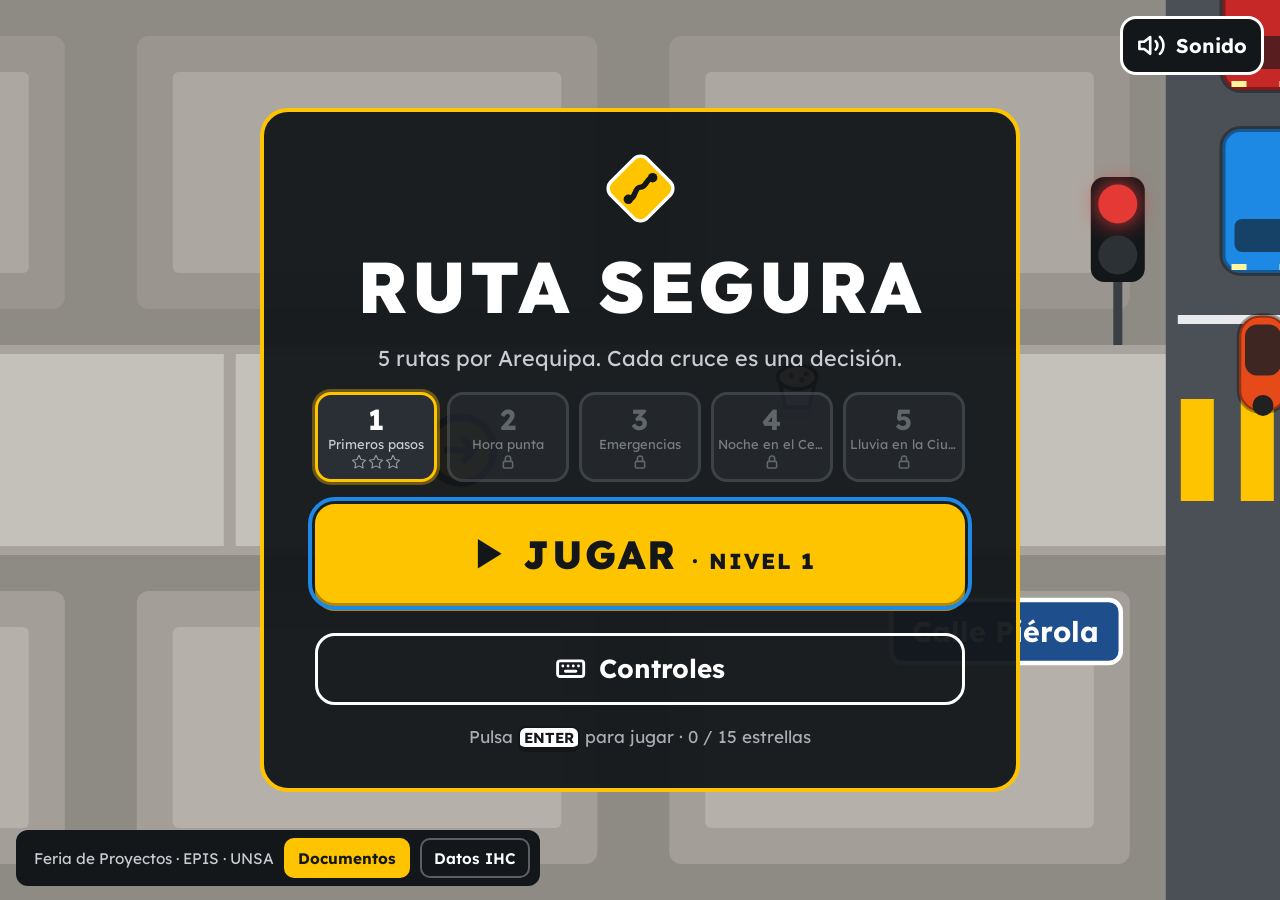
==== index.html @ c78f5e70 "Ruta Segura: videojuego de seguridad vial (IHC · EPIS · UNSA) Juego web con 5 niveles por Arequipa, " ====
<!DOCTYPE html>
<html lang="es">
<head>
<meta charset="UTF-8">
<meta name="viewport" content="width=device-width, initial-scale=1, maximum-scale=1, user-scalable=no, viewport-fit=cover">
<meta name="theme-color" content="#14171A">
<meta name="description" content="Ruta Segura: videojuego de seguridad vial urbana en Arequipa (IHC · EPIS · UNSA)">
<title>Ruta Segura · Arequipa</title>
<link rel="preconnect" href="https://fonts.googleapis.com">
<link rel="preconnect" href="https://fonts.gstatic.com" crossorigin>
<link href="https://fonts.googleapis.com/css2?family=Lexend:wght@400;600;700;800&display=swap" rel="stylesheet">
<!--
  =====================================================================
  RUTA SEGURA — Videojuego de seguridad vial urbana (Arequipa, Perú)
  Proyecto de Interacción Humano-Computador · EPIS · UNSA
  ---------------------------------------------------------------------
  ARQUITECTURA DE NAVEGACIÓN (Fig. 1 del informe)
    Inicio App ──Carga──▶ Pantalla de Inicio (C-01: logo, Jugar, Controles, Mute)
    Pantalla de Inicio ──Clic Controles──▶ Modal de Controles (Ayuda) ──Cerrar──▶ Inicio
    Pantalla de Inicio ──Clic Jugar──▶ Escena Principal (C-02 HUD · C-03 Tutorial · C-04 Feedback)
    Escena ──ESC / Pausa──▶ Menú de Pausa (C-05) ──Reanudar──▶ Escena
    Menú de Pausa ──Confirmar salir──▶ Pantalla de Inicio
    Escena ──Meta / Falla──▶ Resultados (C-06) ──Reintentar──▶ Escena · ──Menú──▶ Inicio
  Extensiones que no agregan profundidad: selector de nivel dentro de C-01,
  tarjeta de nivel y micro-explicaciones como capas sobre la Escena, y
  "Siguiente nivel" en Resultados. "Datos IHC" es un modal para el equipo.
  ---------------------------------------------------------------------
  PRINCIPIOS DE IHC
   · Nielsen: visibilidad del estado, control y libertad, prevención de
     errores, reconocimiento antes que recuerdo, ayuda ante errores.
   · Ley de Fitts: objetivos principales grandes y centrados (≥ 72 px).
   · Gestalt figura-fondo: ciudad desaturada vs. elementos saturados.
   · Redundancia sensorial + retroalimentación inmediata (< 100 ms).
  =====================================================================
-->
<link rel="stylesheet" href="css/estilos.css">
</head>
<body>

<canvas id="game" aria-label="Escena del juego Ruta Segura" role="img"></canvas>

<!-- ===================== Inicio App: carga ===================== -->
<div id="splash" aria-label="Cargando Ruta Segura">
  <svg width="96" height="96" viewBox="0 0 120 120" aria-hidden="true">
    <rect x="22" y="22" width="76" height="76" rx="14" transform="rotate(45 60 60)" fill="#FFC400" stroke="#fff" stroke-width="5"/>
    <path d="M42 76 C 54 76, 50 58, 60 58 S 68 44, 78 44" fill="none" stroke="#14171A" stroke-width="8" stroke-linecap="round"/>
    <circle cx="42" cy="76" r="7" fill="#14171A"/><circle cx="78" cy="44" r="7" fill="#14171A"/>
  </svg>
  <b>RUTA SEGURA</b>
  <div class="sbar"><i></i></div>
</div>

<!-- ===================== HUD (C-02) ===================== -->
<header id="hud">
  <div class="hside">
    <div class="hgroup">
      <span class="hlabel">VIDAS</span>
      <div id="hearts" role="img" aria-label="3 de 3 vidas"></div>
    </div>
    <div class="hgroup">
      <span class="hlabel">PUNTAJE</span>
      <div style="display:flex;align-items:center;gap:10px">
        <span id="score" class="hval">0000</span>
        <span id="streak" aria-live="polite"><svg viewBox="0 0 24 24" fill="currentColor" aria-hidden="true"><path d="M12 2s5 5 5 10a5 5 0 0 1-10 0c0-2 1-3.5 1-3.5S9 11 10.5 11C10.5 7 12 2 12 2z"/></svg><span id="streakTxt">x1.5</span></span>
      </div>
    </div>
    <div class="hgroup hide-sm">
      <span class="hlabel">QUESOS</span>
      <div id="quesoBox"><svg viewBox="0 0 24 24" aria-hidden="true"><path d="M5 9h14l-2 12H7z" fill="#fff" stroke="#14171A" stroke-width="1.5"/><ellipse cx="12" cy="8" rx="7" ry="4" fill="#FFF3C4" stroke="#14171A" stroke-width="1.5"/><circle cx="10" cy="7.5" r="1" fill="#A0522D"/><circle cx="13.5" cy="8.5" r="1" fill="#A0522D"/></svg><span id="quesoTxt">0/0</span></div>
    </div>
  </div>
  <div class="hcenter">
    <span class="hlabel"><span id="lvLabel">NIVEL 1</span><span class="hide-sm" id="destLabel"> · HACIA …</span> · <span id="pct">0%</span></span>
    <div class="prow">
      <span class="pdot" aria-hidden="true"></span>
      <div class="pbar" role="progressbar" aria-label="Progreso de ruta" aria-valuemin="0" aria-valuemax="100" id="pbar"><div id="pfill"></div></div>
      <svg width="26" height="26" viewBox="0 0 24 24" fill="none" stroke="#fff" stroke-width="2.2" stroke-linecap="round" stroke-linejoin="round" aria-hidden="true"><path d="M4 22V4"/><path d="M4 4h13l-2.5 4L17 12H4"/></svg>
    </div>
  </div>
  <div class="hside right">
    <button id="muteHud" class="iconbtn" aria-label="Silenciar sonido"></button>
    <button id="pauseBtn" class="iconbtn light" aria-label="Pausar partida (ESC)">
      <svg viewBox="0 0 24 24" aria-hidden="true"><rect x="5" y="4" width="5" height="16" rx="1.5" fill="currentColor"/><rect x="14" y="4" width="5" height="16" rx="1.5" fill="currentColor"/></svg>
      <span class="hide-sm">Pausa</span><span class="kbd hide-sm only-keys">ESC</span>
    </button>
  </div>
</header>

<div id="signal">
  <div class="minilight" aria-hidden="true"><i id="mlRed"></i><i id="mlGreen"></i></div>
  <div><small id="signalStreet">—</small><span id="signalText">—</span></div>
</div>
<div id="toast" role="status" aria-live="polite"></div>
<div id="achv" role="status" aria-live="polite">
  <div class="medal"><svg width="26" height="26" viewBox="0 0 24 24" fill="none" stroke="#14171A" stroke-width="2.2" stroke-linecap="round" stroke-linejoin="round" aria-hidden="true"><circle cx="12" cy="9" r="6"/><path d="M8.2 13.9 7 22l5-3 5 3-1.2-8.1"/></svg></div>
  <div><small>¡LOGRO DESBLOQUEADO!</small><b id="achvTxt">—</b></div>
</div>
<div id="flash" aria-hidden="true"></div>

<!-- ===================== Tutorial (C-03) ===================== -->
<div id="tutorial" aria-live="polite">
  <div id="tcount" aria-label="Segundos de tutorial">10</div>
  <span>
    <span class="only-keys">Muévete con <span class="keys"><span class="key">W</span><span class="key">A</span><span class="key">S</span><span class="key">D</span></span> o las flechas · </span>
    <span class="only-touch">Muévete con las flechas de la pantalla · </span>
    <b style="color:var(--yellow)">Espera el verde y cruza por la cebra</b>
  </span>
</div>

<!-- ===================== Distracción: celular ===================== -->
<div id="notif" role="alertdialog" aria-labelledby="nTitle" aria-describedby="nMsg">
  <div class="nhead">
    <div class="app" aria-hidden="true"><svg width="20" height="20" viewBox="0 0 24 24" fill="none" stroke="#fff" stroke-width="2.4" stroke-linecap="round" stroke-linejoin="round"><path d="M21 11.5a8.38 8.38 0 0 1-.9 3.8 8.5 8.5 0 0 1-7.6 4.7 8.38 8.38 0 0 1-3.8-.9L3 21l1.9-5.7a8.38 8.38 0 0 1-.9-3.8 8.5 8.5 0 0 1 4.7-7.6 8.38 8.38 0 0 1 3.8-.9h.5a8.48 8.48 0 0 1 8 8v.5z"/></svg></div>
    <b id="nTitle">Grupo "Promo IHC"</b><span>ahora</span>
  </div>
  <p id="nMsg">¿Ya llegaste? Mira este video, está buenazo…</p>
  <div class="nbtns">
    <button id="nView">Ver mensaje <span class="kbd only-keys">E</span></button>
    <button id="nSave" class="save">Guardar celular <span class="kbd only-keys">Q</span></button>
  </div>
  <div class="nbar"><i id="nBar"></i></div>
</div>
<div id="phoneBig" aria-hidden="true">
  <div class="screenP">
    <div class="bub" id="pb1">¿Ya llegaste?</div>
    <div class="bub">Mira este video, está buenazo</div>
    <div class="bub" style="height:90px;background:#cfd8dc"></div>
    <div class="bub me">Ya casi, estoy cruzando…</div>
    <div class="distr">Distraído: no ves el tránsito</div>
  </div>
</div>

<!-- ===================== Controles táctiles ===================== -->
<div id="dpad" aria-label="Controles táctiles">
  <span></span>
  <button data-dir="up" aria-label="Arriba"><svg viewBox="0 0 24 24" fill="none" stroke="currentColor" stroke-width="3" stroke-linecap="round" stroke-linejoin="round"><polyline points="6 15 12 9 18 15"/></svg></button>
  <span></span>
  <button data-dir="left" aria-label="Izquierda"><svg viewBox="0 0 24 24" fill="none" stroke="currentColor" stroke-width="3" stroke-linecap="round" stroke-linejoin="round"><polyline points="15 6 9 12 15 18"/></svg></button>
  <span></span>
  <button data-dir="right" aria-label="Derecha"><svg viewBox="0 0 24 24" fill="none" stroke="currentColor" stroke-width="3" stroke-linecap="round" stroke-linejoin="round"><polyline points="9 6 15 12 9 18"/></svg></button>
  <span></span>
  <button data-dir="down" aria-label="Abajo"><svg viewBox="0 0 24 24" fill="none" stroke="currentColor" stroke-width="3" stroke-linecap="round" stroke-linejoin="round"><polyline points="6 9 12 15 18 9"/></svg></button>
  <span></span>
</div>

<!-- ===================== C-01 · Pantalla de Inicio ===================== -->
<section id="sStart" class="screen" aria-label="Pantalla de inicio">
  <button id="muteStart" class="iconbtn" aria-label="Silenciar sonido"></button>
  <div class="panel dark">
    <svg viewBox="0 0 120 120" role="img" aria-label="Logotipo de Ruta Segura" style="width:clamp(52px,9vh,104px);height:clamp(52px,9vh,104px);flex:none">
      <rect x="22" y="22" width="76" height="76" rx="14" transform="rotate(45 60 60)" fill="#FFC400" stroke="#fff" stroke-width="5"/>
      <path d="M42 76 C 54 76, 50 58, 60 58 S 68 44, 78 44" fill="none" stroke="#14171A" stroke-width="8" stroke-linecap="round"/>
      <circle cx="42" cy="76" r="7" fill="#14171A"/><circle cx="78" cy="44" r="7" fill="#14171A"/>
    </svg>
    <h1 class="title">RUTA SEGURA</h1>
    <p class="tag">5 rutas por Arequipa. Cada cruce es una decisión.</p>
    <div class="lvrow" id="lvRow" role="group" aria-label="Elegir nivel"></div>
    <button id="playBtn" class="btn primary">
      <svg viewBox="0 0 24 24" aria-hidden="true"><path d="M7 4.5v15l12-7.5z" fill="currentColor"/></svg><span id="playTxt">JUGAR</span>
    </button>
    <button id="controlsBtn" class="btn">
      <svg viewBox="0 0 24 24" fill="none" stroke="currentColor" stroke-width="2.2" stroke-linecap="round" stroke-linejoin="round" aria-hidden="true"><rect x="2" y="6" width="20" height="12" rx="2"/><path d="M6 10h.01M10 10h.01M14 10h.01M18 10h.01M8 14h8"/></svg>Controles
    </button>
    <p class="hint"><span class="only-keys">Pulsa <span class="key">ENTER</span> para jugar · </span><span id="starTotal">0 / 15 estrellas</span></p>
    <p id="rotate">Consejo: gira tu celular en horizontal para ver más camino.</p>
  </div>
  <div id="footer"><span class="hide-sm">Feria de Proyectos · EPIS · UNSA</span><a id="docsLink" href="documentos.html">Documentos</a><button id="dataBtn">Datos IHC</button></div>
</section>

<!-- ===================== Modal de Controles (Ayuda) ===================== -->
<section id="sControls" class="screen dim" aria-label="Controles">
  <div class="panel" role="dialog" aria-modal="true" aria-labelledby="ctTitle" style="width:min(1180px,100%)">
    <div class="phead">
      <h2 id="ctTitle">Controles</h2>
      <button class="closebtn" data-close aria-label="Cerrar controles"><svg width="28" height="28" viewBox="0 0 24 24" fill="none" stroke="#14171A" stroke-width="2.6" stroke-linecap="round"><line x1="6" y1="6" x2="18" y2="18"/><line x1="18" y1="6" x2="6" y2="18"/></svg></button>
    </div>
    <div class="cgrid">
      <div class="ccard">
        <h3>Moverse</h3>
        <div style="display:flex;flex-direction:column;align-items:center;gap:6px"><span class="key">W</span><span class="keys"><span class="key">A</span><span class="key">S</span><span class="key">D</span></span></div>
        <p>o las flechas del teclado. En celular: flechas en pantalla.</p>
      </div>
      <div class="ccard">
        <h3>Celular</h3>
        <div class="keys"><span class="key">Q</span><span class="key">E</span></div>
        <p>Q guarda el celular · E lo mira. En pantalla táctil, toca el botón.</p>
      </div>
      <div class="ccard">
        <h3>Pausar</h3>
        <span class="key" style="min-width:3.2em">ESC</span>
        <p>o el botón de pausa arriba a la derecha.</p>
      </div>
    </div>
    <h3 style="font-size:clamp(18px,2.6vh,26px)">Señales viales y reglas básicas</h3>
    <div class="sgrid">
      <div class="sitem"><div class="dot" style="background:var(--green)"><svg viewBox="0 0 24 24" fill="none" stroke="#fff" stroke-width="3" stroke-linecap="round" stroke-linejoin="round"><polyline points="20 6 9 17 4 12"/></svg></div><div><b>Verde (PASE)</b><span>Cruza por la cebra</span></div></div>
      <div class="sitem"><div class="dot" style="background:var(--amber)"><svg viewBox="0 0 24 24" fill="none" stroke="#14171A" stroke-width="3" stroke-linecap="round"><line x1="12" y1="6" x2="12" y2="13"/><line x1="12" y1="18" x2="12" y2="18.01"/></svg></div><div><b>Ámbar</b><span>Va a cambiar: no inicies</span></div></div>
      <div class="sitem"><div class="dot" style="background:var(--red)"><svg viewBox="0 0 24 24" fill="none" stroke="#fff" stroke-width="3" stroke-linecap="round"><line x1="6" y1="6" x2="18" y2="18"/><line x1="18" y1="6" x2="6" y2="18"/></svg></div><div><b>Rojo (ALTO)</b><span>Espera en la vereda</span></div></div>
      <div class="sitem"><div class="dot" style="border-radius:10px;background:#4B5057 repeating-linear-gradient(90deg,#FFC400 0 7px,transparent 7px 14px)"></div><div><b>Cebra</b><span>Cruza solo aquí</span></div></div>
      <div class="sitem"><div class="dot" style="background:#3E5B3A"><svg viewBox="0 0 24 24" fill="none" stroke="#fff" stroke-width="2.4" stroke-linecap="round" stroke-linejoin="round"><circle cx="12" cy="7" r="3"/><path d="M5 21v-2a7 7 0 0 1 14 0v2"/></svg></div><div><b>Policía</b><span>Su señal manda</span></div></div>
      <div class="sitem"><div class="dot" style="background:#fff;border:3px solid var(--red)"><svg viewBox="0 0 24 24" fill="#D32F2F"><path d="M10 4h4v6h6v4h-6v6h-4v-6H4v-4h6z"/></svg></div><div><b>Ambulancia</b><span>Cede siempre el paso</span></div></div>
      <div class="sitem"><div class="dot" style="background:#E64A19"><svg viewBox="0 0 24 24" fill="none" stroke="#fff" stroke-width="2.6" stroke-linecap="round" stroke-linejoin="round"><path d="M10.29 3.86L1.82 18a2 2 0 0 0 1.71 3h16.94a2 2 0 0 0 1.71-3L13.71 3.86a2 2 0 0 0-3.42 0z"/><line x1="12" y1="9" x2="12" y2="13"/></svg></div><div><b>Imprudentes</b><span>Mira a ambos lados</span></div></div>
      <div class="sitem"><div class="dot" style="background:var(--purple)"><svg viewBox="0 0 24 24" fill="none" stroke="#fff" stroke-width="2.4" stroke-linecap="round" stroke-linejoin="round"><rect x="7" y="2" width="10" height="20" rx="2"/><line x1="12" y1="18" x2="12.01" y2="18"/></svg></div><div><b>Celular</b><span>Guárdalo al cruzar</span></div></div>
    </div>
    <button class="btn primary" data-close style="max-width:440px;align-self:center">Entendido</button>
  </div>
</section>

<!-- ===================== Tarjeta de nivel (capa sobre la Escena) ===================== -->
<section id="sIntro" class="screen dim" aria-label="Presentación del nivel">
  <div class="panel dark" role="dialog" aria-modal="true" aria-labelledby="iTitle">
    <p class="ilevel" id="iLevel">NIVEL 1</p>
    <h2 class="ititle" id="iTitle">—</h2>
    <p class="idest" id="iDest">—</p>
    <div class="chips" id="iChips"></div>
    <div class="crit" id="iCrit"></div>
    <div id="cdown" aria-live="assertive"></div>
    <button id="goBtn" class="btn primary" style="margin:0">¡Vamos! <span class="kbd only-keys" style="font-size:.45em">ENTER</span></button>
  </div>
</section>

<!-- ===================== Micro-explicación (capa sobre la Escena) ===================== -->
<section id="sLesson" class="screen dim" aria-label="Aprende de tu error">
  <div class="panel" role="alertdialog" aria-modal="true" aria-labelledby="lTitle">
    <div class="rhead">
      <div class="badge" style="background:var(--red)"><svg viewBox="0 0 24 24" fill="none" stroke="#fff" stroke-width="3" stroke-linecap="round"><line x1="6" y1="6" x2="18" y2="18"/><line x1="18" y1="6" x2="6" y2="18"/></svg></div>
      <div>
        <p style="font-size:clamp(13px,1.8vh,16px);font-weight:700;color:var(--red);letter-spacing:1px">APRENDE DE TU ERROR · −1 VIDA</p>
        <h2 id="lTitle" style="font-size:clamp(24px,4vh,38px);font-weight:800;line-height:1.15">—</h2>
      </div>
    </div>
    <div class="lnorm"><b>La norma: </b><span id="lNorm">—</span><small id="lRef">—</small></div>
    <p class="lwhy"><b>¿Por qué importa? </b><span id="lWhy">—</span></p>
    <div class="lbar"><i id="lBar"></i></div>
    <button id="lOk" class="btn primary" style="margin:0">Entendido <span class="kbd only-keys" style="font-size:.5em">ENTER</span></button>
  </div>
</section>

<!-- ===================== C-05 · Menú de Pausa ===================== -->
<section id="sPause" class="screen dim" aria-label="Pausa">
  <div class="panel" role="dialog" aria-modal="true" aria-labelledby="pzTitle" style="width:min(640px,100%)">
    <div id="pauseMain" style="display:flex;flex-direction:column;gap:inherit">
      <h2 id="pzTitle" style="font-size:clamp(30px,5vh,48px);font-weight:800">Juego en pausa</h2>
      <p id="pauseInfo" style="font-size:clamp(15px,2.2vh,22px);color:#3A3F45">Progreso</p>
      <button id="resumeBtn" class="btn primary">
        <svg viewBox="0 0 24 24" aria-hidden="true"><path d="M7 4.5v15l12-7.5z" fill="currentColor"/></svg>Reanudar
      </button>
      <button id="restartBtn" class="btn">
        <svg viewBox="0 0 24 24" fill="none" stroke="currentColor" stroke-width="2.4" stroke-linecap="round" stroke-linejoin="round" aria-hidden="true"><polyline points="1 4 1 10 7 10"/><path d="M3.51 15a9 9 0 1 0 2.13-9.36L1 10"/></svg>Reiniciar nivel
      </button>
      <button id="exitBtn" class="btn ghost-danger">
        <svg viewBox="0 0 24 24" fill="none" stroke="currentColor" stroke-width="2.4" stroke-linecap="round" stroke-linejoin="round" aria-hidden="true"><path d="M9 21H5a2 2 0 0 1-2-2V5a2 2 0 0 1 2-2h4"/><polyline points="16 17 21 12 16 7"/><line x1="21" y1="12" x2="9" y2="12"/></svg>Salir al menú
      </button>
      <p class="hint only-keys" style="color:#5A6066">Pulsa <span class="key">ESC</span> para reanudar</p>
    </div>
    <div id="pauseConfirm" style="display:none;flex-direction:column;gap:inherit">
      <h2 style="font-size:clamp(28px,4.6vh,44px);font-weight:800">¿Salir de la partida?</h2>
      <p style="font-size:clamp(15px,2.2vh,22px);color:#3A3F45">Perderás el progreso de este nivel.</p>
      <div class="btnrow">
        <button id="cancelExit" class="btn">Cancelar</button>
        <button id="confirmExit" class="btn danger">Sí, salir</button>
      </div>
    </div>
  </div>
</section>

<!-- ===================== C-06 · Resultados ===================== -->
<section id="sResults" class="screen dim" aria-label="Resultados">
  <div class="panel" style="width:min(1160px,100%)">
    <div class="rhead">
      <div id="rBadge" class="badge"></div>
      <div style="flex:1;min-width:220px">
        <p id="rLevel" style="font-size:clamp(13px,1.8vh,16px);font-weight:700;color:#5A6066;letter-spacing:1px">NIVEL 1</p>
        <h2 id="rTitle" style="font-size:clamp(26px,4.6vh,46px);font-weight:800;line-height:1.1">—</h2>
        <p id="rSub" style="font-size:clamp(14px,2vh,19px);color:#3A3F45">—</p>
      </div>
      <div class="bigstars" id="rStars" aria-label="Estrellas"></div>
    </div>
    <div class="stats">
      <div class="stat" style="border:4px solid var(--yellow)"><b id="rScore">0</b><span>Puntaje final</span></div>
      <div class="stat"><b id="rOk" style="color:var(--green)">0</b><span>Infracciones evitadas</span></div>
      <div class="stat"><b id="rBad" style="color:var(--red)">0</b><span>Infracciones cometidas</span></div>
      <div class="stat"><b id="rExtra">0</b><span id="rExtraL">Quesos · racha</span></div>
    </div>
    <div id="rLogrosWrap" class="card" style="display:none"><h3>Logros desbloqueados</h3><div class="logros" id="rLogros"></div></div>
    <div class="cols">
      <div class="card">
        <h3>Repaso de tus decisiones</h3>
        <ul id="rReview" class="rlist"></ul>
      </div>
      <div class="card">
        <h3>Ranking del nivel <span id="rPos" style="color:#5A6066;font-weight:600"></span></h3>
        <form id="aliasForm" autocomplete="off">
          <label for="alias" style="position:absolute;left:-9999px">Tu alias</label>
          <input id="alias" maxlength="14" placeholder="Tu alias (opcional)" enterkeyhint="done">
          <button type="submit">Guardar</button>
        </form>
        <table class="rank"><thead><tr><th>#</th><th>Alias</th><th class="n">Pts</th><th class="n">Tiempo</th></tr></thead><tbody id="rRank"></tbody></table>
      </div>
    </div>
    <div class="tip">
      <svg viewBox="0 0 24 24" fill="none" stroke="#14171A" stroke-width="2" stroke-linecap="round" stroke-linejoin="round" aria-hidden="true"><path d="M9 18h6M10 22h4"/><path d="M12 2a7 7 0 0 0-4 12.7V17h8v-2.3A7 7 0 0 0 12 2z" fill="#FFC400"/></svg>
      <div><b>Consejo vial</b><p id="rTip">—</p></div>
    </div>
    <div class="btnrow">
      <button id="nextBtn" class="btn primary" style="margin:0">Siguiente nivel
        <svg viewBox="0 0 24 24" fill="none" stroke="currentColor" stroke-width="3" stroke-linecap="round" stroke-linejoin="round" aria-hidden="true"><line x1="5" y1="12" x2="19" y2="12"/><polyline points="12 5 19 12 12 19"/></svg>
      </button>
      <button id="againBtn" class="btn">
        <svg viewBox="0 0 24 24" fill="none" stroke="currentColor" stroke-width="2.6" stroke-linecap="round" stroke-linejoin="round" aria-hidden="true"><polyline points="1 4 1 10 7 10"/><path d="M3.51 15a9 9 0 1 0 2.13-9.36L1 10"/></svg>Reintentar
      </button>
      <button id="menuBtn" class="btn">Menú</button>
    </div>
  </div>
</section>

<!-- ===================== Datos IHC (modal del equipo) ===================== -->
<section id="sData" class="screen dim" aria-label="Datos IHC">
  <div class="panel" role="dialog" aria-modal="true" aria-labelledby="dTitle" style="width:min(1180px,100%)">
    <div class="phead">
      <h2 id="dTitle">Datos IHC y ranking</h2>
      <button class="closebtn" data-close aria-label="Cerrar"><svg width="28" height="28" viewBox="0 0 24 24" fill="none" stroke="#14171A" stroke-width="2.6" stroke-linecap="round"><line x1="6" y1="6" x2="18" y2="18"/><line x1="18" y1="6" x2="6" y2="18"/></svg></button>
    </div>
    <div class="cols">
      <div class="card">
        <h3>Top 10 de la feria</h3>
        <table class="rank"><thead><tr><th>#</th><th>Alias</th><th class="n">Nivel</th><th class="n">Pts</th><th class="n">★</th></tr></thead><tbody id="dRank"></tbody></table>
      </div>
      <div class="card">
        <h3>Exportar para la evaluación de usabilidad</h3>
        <p style="font-size:clamp(14px,1.9vh,17px);color:#3A3F45">Los datos se guardan solo en este navegador. Descárgalos en CSV (Excel, SPSS, Google Sheets).</p>
        <button id="expSessions" class="btn small">Descargar partidas (CSV)</button>
        <button id="expEvents" class="btn small">Descargar eventos (CSV)</button>
        <button id="unlockAll" class="btn small">Modo feria: desbloquear todos los niveles</button>
        <button id="clearData" class="btn small ghost-danger">Borrar todos los datos</button>
      </div>
    </div>
    <h3 style="font-size:clamp(18px,2.6vh,24px)">Métricas de usabilidad (IHC)</h3>
    <div id="dMetrics" class="mgrid"></div>
    <h3 style="font-size:clamp(18px,2.6vh,24px)">Principios IHC aplicados en la interfaz</h3>
    <div class="ihc">
      <div><b>Heurísticas de Nielsen</b>Visibilidad del estado (HUD, racha e indicador del semáforo en tiempo real), control y libertad (pausa con ESC, salida con confirmación, saltar la tarjeta de nivel), prevención de errores, reconocimiento antes que recuerdo (teclas dibujadas en el tutorial) y ayuda para recuperarse de errores (micro-explicaciones con la norma).</div>
      <div><b>Ley de Fitts</b>Jugar es el objetivo más grande y está centrado; los botones principales miden 72 px o más, los selectores de nivel 64 px o más y los táctiles 56 px o más; la pausa siempre está en la misma esquina.</div>
      <div><b>Gestalt: contraste figura-fondo</b>La ciudad usa grises de sillar desaturados (fondo); el jugador, las cebras, los semáforos, los vehículos, los quesos y las alertas usan colores saturados (figura). De noche, la luz de los postes y de los faros recorta las figuras.</div>
      <div><b>Redundancia sensorial y retroalimentación inmediata</b>Cada evento combina color + icono + texto + sonido + vibración de cámara y aparece en el mismo cuadro de juego (&lt; 100 ms), así que funciona aunque el ruido de la feria tape el audio.</div>
    </div>
  </div>
</section>

<script src="js/juego.js"></script>
</body>
</html>
---- css/estilos.css ----
/* Ruta Segura · Estilos de la interfaz (paleta, HUD, pantallas C-01 a C-06) */
:root{
  --ink:#14171A; --ink2:#2A2F35; --muted:#C9CDD1;
  --yellow:#FFC400; --yellow-d:#B38900;
  --red:#D32F2F; --green:#15803D; --amber:#FF9800; --blue:#1E88E5; --purple:#5E35B1;
  --light:#F4F5F6;
  --hud:clamp(64px,10vh,112px);
}
*{box-sizing:border-box}
html,body{margin:0;height:100%;background:var(--ink);color:#fff;
  font-family:Lexend,"Segoe UI",Roboto,system-ui,-apple-system,sans-serif;
  overflow:hidden;touch-action:none;-webkit-user-select:none;user-select:none;
  -webkit-tap-highlight-color:transparent}
button{font-family:inherit;cursor:pointer}
button:disabled{cursor:not-allowed}
button:focus-visible,input:focus-visible{outline:4px solid var(--blue);outline-offset:3px}
#game{position:fixed;inset:0;width:100%;height:100%;display:block}

/* ---------- Carga (Inicio App) ---------- */
#splash{position:fixed;inset:0;z-index:50;background:var(--ink);display:flex;flex-direction:column;align-items:center;justify-content:center;gap:22px;transition:opacity .5s}
#splash.hide{opacity:0;pointer-events:none}
#splash b{font-size:clamp(32px,6vh,60px);letter-spacing:3px}
.sbar{width:min(360px,70vw);height:10px;background:var(--ink2);border-radius:5px;overflow:hidden}
.sbar i{display:block;height:100%;width:0;background:var(--yellow);animation:load 1s ease-out forwards}
@keyframes load{to{width:100%}}

/* ---------- HUD (C-02) ---------- */
#hud{position:fixed;left:0;right:0;top:0;height:var(--hud);display:none;align-items:center;
  justify-content:space-between;gap:12px;padding:0 clamp(10px,2.2vw,40px);
  background:var(--ink);border-bottom:3px solid var(--ink2);z-index:10}
body.playing #hud{display:flex}
.hside{display:flex;align-items:center;gap:clamp(10px,2.4vw,44px);flex:1 1 0;min-width:0}
.hside.right{justify-content:flex-end;gap:clamp(8px,1vw,16px)}
.hgroup{display:flex;flex-direction:column;gap:4px}
.hlabel{font-size:clamp(11px,1.7vh,18px);font-weight:600;color:var(--muted);letter-spacing:1px;white-space:nowrap}
.hval{font-size:clamp(22px,4.2vh,44px);font-weight:800;line-height:1;font-variant-numeric:tabular-nums}
#hearts{display:flex;gap:6px}
#hearts svg{width:clamp(22px,3.7vh,40px);height:clamp(22px,3.7vh,40px)}
#hearts path{fill:#E53935;stroke:#E53935;stroke-width:2;transition:fill .2s}
#hearts .lost path{fill:transparent;stroke:#5A6066}
#streak{display:none;align-items:center;gap:4px;padding:4px 12px 4px 8px;border-radius:999px;background:var(--amber);color:var(--ink);font-weight:800;font-size:clamp(14px,2.4vh,24px)}
#streak.on{display:flex;animation:bump .3s}
#streak svg{width:1.1em;height:1.1em}
@keyframes bump{0%{transform:scale(1.35)}100%{transform:scale(1)}}
#quesoBox{display:flex;align-items:center;gap:6px;font-weight:800;font-size:clamp(16px,2.6vh,26px)}
#quesoBox svg{width:clamp(20px,3.2vh,30px);height:clamp(20px,3.2vh,30px)}
.hcenter{display:flex;flex-direction:column;align-items:center;gap:8px;flex:1.2 1 0;min-width:0}
.prow{display:flex;align-items:center;gap:10px;width:100%;max-width:560px}
.pdot{width:clamp(14px,2vh,22px);height:clamp(14px,2vh,22px);border-radius:50%;background:var(--yellow);border:3px solid #fff;flex:none}
.pbar{flex:1;height:clamp(12px,2vh,22px);background:#2F343A;border-radius:11px;overflow:hidden}
#pfill{height:100%;width:0;background:var(--yellow);border-radius:11px;transition:width .15s linear}
.iconbtn{height:clamp(44px,6.6vh,72px);min-width:clamp(44px,6.6vh,72px);padding:0 14px;display:flex;align-items:center;
  justify-content:center;gap:10px;background:var(--ink2);color:#fff;border:3px solid #5A6066;border-radius:16px;
  font-size:clamp(16px,2.2vh,22px);font-weight:700}
.iconbtn svg{width:clamp(22px,3.2vh,32px);height:clamp(22px,3.2vh,32px);flex:none}
.iconbtn.light{background:#fff;color:var(--ink);border-color:#fff}
.kbd{font-size:.75em;padding:1px 7px;border:2px solid currentColor;border-radius:6px}
@media (max-width:900px){ .hide-sm{display:none !important} }
@media (max-width:640px){
  :root{--hud:92px}
  #hud{align-items:flex-start;padding-top:8px}
  .hcenter{position:absolute;left:12px;right:12px;bottom:8px;flex-direction:row;gap:10px}
  .hcenter .hlabel{min-width:3em}
  .prow{max-width:none}
  .hval{font-size:26px}
}

/* ---------- Indicador, toasts y destello (C-04) ---------- */
#signal{position:fixed;top:calc(var(--hud) + 12px);right:12px;z-index:9;display:none;align-items:center;gap:12px;
  padding:8px 18px 8px 12px;background:var(--ink);border:3px solid var(--red);border-radius:16px;max-width:calc(100% - 24px)}
body.playing #signal{display:flex}
#signal small{display:block;font-size:clamp(11px,1.6vh,15px);color:var(--muted);font-weight:600;letter-spacing:.5px}
#signalText{display:block;font-size:clamp(14px,2.1vh,22px);font-weight:700}
.minilight{width:22px;height:40px;padding:3px;background:var(--ink2);border-radius:6px;display:flex;flex-direction:column;justify-content:space-between;align-items:center;flex:none}
.minilight i{width:14px;height:14px;border-radius:50%;background:#3a3f45;display:block}
#toast{position:fixed;left:50%;top:calc(var(--hud) + 14px);transform:translate(-50%,-10px);z-index:12;display:flex;align-items:center;gap:12px;
  padding:12px 24px 12px 14px;border-radius:40px;font-size:clamp(16px,2.6vh,28px);font-weight:700;opacity:0;pointer-events:none;
  max-width:calc(100% - 24px);text-align:left}
#toast svg{width:clamp(28px,4vh,40px);height:clamp(28px,4vh,40px);flex:none}
#toast.ok{background:var(--green);color:#fff}
#toast.warn{background:var(--amber);color:var(--ink)}
#toast.bad{background:var(--red);color:#fff}
#toast.on{animation:toast 1.9s ease forwards}
@keyframes toast{0%{opacity:0;transform:translate(-50%,-10px)}8%{opacity:1;transform:translate(-50%,0)}80%{opacity:1}100%{opacity:0;transform:translate(-50%,0)}}
#achv{position:fixed;left:16px;top:calc(var(--hud) + 14px);z-index:12;display:flex;align-items:center;gap:12px;padding:10px 18px 10px 10px;
  background:var(--purple);color:#fff;border-radius:18px;border:3px solid #fff;opacity:0;pointer-events:none;max-width:calc(100% - 32px)}
#achv.on{animation:achv 3s ease forwards}
#achv .medal{width:46px;height:46px;border-radius:50%;background:var(--yellow);display:flex;align-items:center;justify-content:center;flex:none}
#achv small{display:block;font-size:13px;letter-spacing:1px;opacity:.9}
#achv b{font-size:clamp(15px,2.2vh,20px)}
@keyframes achv{0%{opacity:0;transform:translateX(-30px)}8%{opacity:1;transform:none}85%{opacity:1}100%{opacity:0}}
@media (max-width:900px){#toast{top:calc(var(--hud) + 84px)} #signal{left:12px;right:12px} #achv{top:auto;bottom:16px;left:50%;transform:translateX(-50%)}
  #achv.on{animation:achvm 3s ease forwards}}
@keyframes achvm{0%{opacity:0}8%{opacity:1}85%{opacity:1}100%{opacity:0}}
#flash{position:fixed;inset:0;pointer-events:none;z-index:8;opacity:0;border:clamp(8px,1.4vh,16px) solid var(--fc,#fff);
  box-shadow:inset 0 0 clamp(40px,10vh,110px) var(--fc,#fff)}
#flash.on{animation:flash .6s ease-out forwards}
@keyframes flash{0%{opacity:1}100%{opacity:0}}

/* ---------- Tutorial (C-03) ---------- */
#tutorial{position:fixed;left:50%;bottom:clamp(14px,3vh,36px);transform:translateX(-50%);z-index:9;display:none;align-items:center;gap:16px;
  padding:10px 26px 10px 10px;background:rgba(20,23,26,.94);border:3px solid var(--yellow);border-radius:999px;
  font-size:clamp(15px,2.3vh,24px);max-width:calc(100% - 24px);transition:opacity .6s}
#tutorial.show{display:flex}
#tutorial.fade{opacity:0}
#tcount{width:clamp(44px,6vh,60px);height:clamp(44px,6vh,60px);border-radius:50%;border:5px solid var(--yellow);display:flex;align-items:center;justify-content:center;font-weight:800;flex:none}
.keys{display:inline-flex;gap:4px;vertical-align:middle}
.key{display:inline-flex;align-items:center;justify-content:center;min-width:1.8em;height:1.8em;padding:0 .3em;background:#fff;color:var(--ink);
  border:2px solid var(--ink);border-bottom-width:5px;border-radius:8px;font-weight:700;font-size:.9em}
.only-touch{display:none} body.touch .only-touch{display:inline} body.touch .only-keys{display:none !important}
body.touch #tutorial{bottom:auto;top:calc(var(--hud) + 84px)}
@media (max-width:640px){#tutorial{border-radius:20px;padding:10px 16px 10px 10px;width:calc(100% - 24px);font-size:15px}}

/* ---------- Distracción: celular ---------- */
#notif{position:fixed;right:16px;bottom:16px;z-index:11;width:min(440px,calc(100% - 32px));display:none;flex-direction:column;gap:12px;
  background:#FFFFFF;color:var(--ink);border-radius:22px;padding:16px 18px;box-shadow:0 14px 40px rgba(0,0,0,.45);border:3px solid var(--ink)}
#notif.show{display:flex;animation:pop .25s ease-out}
@keyframes pop{0%{transform:translateY(30px);opacity:0}100%{transform:none;opacity:1}}
body.touch #notif{bottom:auto;top:calc(var(--hud) + 140px)}
.nhead{display:flex;align-items:center;gap:10px;font-size:clamp(14px,1.9vh,18px)}
.nhead .app{width:34px;height:34px;border-radius:10px;background:var(--purple);display:flex;align-items:center;justify-content:center;flex:none}
.nhead span{margin-left:auto;color:#5A6066;font-size:.85em}
#notif p{margin:0;font-size:clamp(15px,2.1vh,20px)}
.nbtns{display:flex;gap:10px}
.nbtns button{flex:1;min-height:56px;border-radius:14px;font-size:clamp(15px,2vh,19px);font-weight:700;border:3px solid var(--ink);background:#fff;color:var(--ink);display:flex;align-items:center;justify-content:center;gap:8px}
.nbtns button.save{background:var(--green);border-color:var(--green);color:#fff}
.nbar{height:6px;background:#E3E5E8;border-radius:3px;overflow:hidden}
.nbar i{display:block;height:100%;width:100%;background:var(--ink)}
#phoneBig{position:fixed;left:50%;bottom:-20px;transform:translateX(-50%);z-index:11;width:min(360px,78vw);height:min(62vh,560px);display:none;
  background:#111;border-radius:40px 40px 0 0;padding:16px 14px 0;box-shadow:0 0 0 6px #333,0 20px 60px rgba(0,0,0,.6);pointer-events:none}
#phoneBig.show{display:block;animation:pop .2s ease-out}
.screenP{height:100%;background:#ECE5DD;border-radius:28px 28px 0 0;padding:16px;display:flex;flex-direction:column;gap:10px;overflow:hidden;color:var(--ink)}
.bub{max-width:80%;padding:10px 14px;border-radius:14px;background:#fff;font-size:16px}
.bub.me{align-self:flex-end;background:#DCF8C6}
.distr{margin-top:auto;align-self:center;background:var(--amber);color:var(--ink);font-weight:800;padding:10px 18px;border-radius:999px;font-size:18px;margin-bottom:24px}

/* ---------- Controles táctiles ---------- */
#dpad{position:fixed;left:max(14px,env(safe-area-inset-left));bottom:max(14px,env(safe-area-inset-bottom));z-index:9;display:none;
  grid-template-columns:repeat(3,clamp(56px,9vh,76px));grid-template-rows:repeat(3,clamp(56px,9vh,76px));gap:6px}
body.touch.playing #dpad{display:grid}
#dpad button{background:rgba(20,23,26,.82);border:3px solid rgba(255,255,255,.85);border-radius:18px;color:#fff;display:flex;align-items:center;justify-content:center;touch-action:none}
#dpad button.held{background:var(--yellow);color:var(--ink);border-color:var(--yellow)}
#dpad svg{width:55%;height:55%}

/* ---------- Pantallas ---------- */
.screen{position:fixed;inset:0;display:none;align-items:center;justify-content:center;padding:max(14px,env(safe-area-inset-top)) 14px 14px;z-index:20}
.screen.show{display:flex}
.screen.dim{background:rgba(12,14,17,.74)}
.panel{width:min(760px,100%);max-height:100%;overflow:auto;touch-action:pan-y;background:var(--light);color:var(--ink);
  border-radius:28px;padding:clamp(18px,4vh,52px) clamp(18px,4vw,56px);display:flex;flex-direction:column;gap:clamp(12px,2.4vh,26px)}
.panel.dark{background:rgba(20,23,26,.95);color:#fff;border:4px solid var(--yellow);align-items:center;text-align:center}
.panel h1,.panel h2,.panel h3,.panel p{margin:0}
.title{font-size:clamp(40px,8vh,88px);font-weight:800;letter-spacing:3px;line-height:1}
.tag{font-size:clamp(15px,2.4vh,24px);color:var(--muted)}
.btn{display:flex;align-items:center;justify-content:center;gap:12px;width:100%;min-height:clamp(56px,8vh,88px);border-radius:20px;
  font-size:clamp(18px,2.9vh,28px);font-weight:700;border:3px solid currentColor;background:transparent;color:inherit;padding:0 16px}
.btn svg{width:1.2em;height:1.2em;flex:none}
.btn.primary{background:var(--yellow);color:var(--ink);border-color:var(--yellow);min-height:clamp(72px,11vh,120px);
  font-size:clamp(24px,4.4vh,44px);font-weight:800;letter-spacing:2px;box-shadow:0 8px 0 var(--yellow-d);margin-bottom:8px}
.btn.primary:active{transform:translateY(4px);box-shadow:0 4px 0 var(--yellow-d)}
.btn.danger{background:var(--red);border-color:var(--red);color:#fff}
.btn.ghost-danger{color:var(--red)}
.btn.small{min-height:52px;font-size:clamp(15px,2vh,19px)}
.hint{font-size:clamp(13px,1.9vh,19px);color:#A9AEB3}
.hint .key{font-size:.85em}
.btnrow{display:flex;gap:14px;width:100%} .btnrow .btn{flex:1}
@media (max-width:560px){.btnrow{flex-direction:column}}
#muteStart{position:fixed;top:max(16px,env(safe-area-inset-top));right:16px;z-index:21;background:var(--ink);border-color:#fff}
#footer{position:fixed;left:16px;bottom:max(14px,env(safe-area-inset-bottom));z-index:21;display:flex;gap:10px;align-items:center;padding:8px 10px 8px 18px;background:var(--ink);border-radius:12px;font-size:clamp(12px,1.7vh,17px);color:var(--muted)}
#footer a{background:var(--yellow);border:2px solid var(--yellow);color:var(--ink);border-radius:10px;padding:8px 12px;font-weight:700;min-height:40px;display:inline-flex;align-items:center;text-decoration:none}
#footer button{background:transparent;border:2px solid #5A6066;color:#fff;border-radius:10px;padding:8px 12px;font-size:inherit;font-weight:600;min-height:40px}
#rotate{display:none;font-size:15px;color:var(--yellow)}
@media (orientation:portrait) and (pointer:coarse){#rotate{display:block}}
@media (max-height:560px){#sStart .panel{width:min(760px,calc(100% - 290px))} .title{font-size:34px} #sStart .tag{display:none}}

/* selector de nivel (dentro de C-01, sin agregar profundidad) */
.lvrow{display:grid;grid-template-columns:repeat(5,minmax(0,1fr));gap:10px;width:100%}
.lv{min-height:clamp(64px,10vh,96px);border-radius:16px;border:3px solid #5A6066;background:var(--ink2);color:#fff;display:flex;flex-direction:column;align-items:center;justify-content:center;gap:2px;padding:6px 4px}
.lv b{font-size:clamp(18px,3.2vh,30px);line-height:1}
.lv span{font-size:clamp(10px,1.5vh,13px);color:var(--muted);white-space:nowrap;overflow:hidden;text-overflow:ellipsis;max-width:100%}
.lv .st{display:flex;gap:1px}
.lv .st svg{width:clamp(11px,1.8vh,16px);height:clamp(11px,1.8vh,16px)}
.lv.sel{border-color:var(--yellow);box-shadow:0 0 0 3px rgba(255,196,0,.35)}
.lv:disabled{opacity:.55}
.lv:disabled b{color:#9AA0A6}

.cgrid{display:grid;grid-template-columns:repeat(3,minmax(0,1fr));gap:16px}
.ccard{background:#fff;border-radius:20px;padding:18px;display:flex;flex-direction:column;align-items:center;gap:12px;text-align:center}
.ccard h3{font-size:clamp(17px,2.4vh,24px)}
.ccard p{font-size:clamp(14px,1.9vh,18px);color:#3A3F45}
.ccard .key{font-size:clamp(18px,3vh,28px)}
.sgrid{display:grid;grid-template-columns:repeat(4,minmax(0,1fr));gap:12px}
.sitem{display:flex;align-items:center;gap:12px;background:#fff;border-radius:16px;padding:12px 14px}
.sitem b{display:block;font-size:clamp(15px,2vh,19px)} .sitem span{font-size:clamp(13px,1.8vh,16px);color:#3A3F45}
.dot{width:44px;height:44px;border-radius:50%;flex:none;display:flex;align-items:center;justify-content:center}
.dot svg{width:24px;height:24px}
@media (max-width:860px){.cgrid{grid-template-columns:1fr}.sgrid{grid-template-columns:repeat(2,minmax(0,1fr))}}
.phead{display:flex;align-items:center;justify-content:space-between;gap:12px}
.phead h2{font-size:clamp(28px,5vh,50px);font-weight:800}
.closebtn{width:60px;height:60px;border-radius:16px;border:3px solid var(--ink);background:transparent;display:flex;align-items:center;justify-content:center;flex:none}

/* tarjeta de nivel (capa sobre la escena) */
#sIntro .panel{width:min(720px,100%)}
.ilevel{font-size:clamp(14px,2vh,18px);font-weight:800;letter-spacing:3px;color:var(--yellow)}
.ititle{font-size:clamp(34px,6.4vh,64px);font-weight:800;line-height:1.05}
.idest{font-size:clamp(15px,2.3vh,22px);color:var(--muted)}
.chips{display:flex;flex-wrap:wrap;gap:10px;justify-content:center}
.chip{padding:8px 14px;border-radius:999px;background:var(--ink2);border:2px solid #5A6066;font-size:clamp(13px,1.9vh,17px);font-weight:600}
.chip.new{border-color:var(--amber);color:var(--amber)}
.crit{display:flex;flex-direction:column;gap:6px;font-size:clamp(13px,1.9vh,17px);color:var(--muted);text-align:left}
.crit div{display:flex;align-items:center;gap:8px}
.crit svg{width:18px;height:18px;flex:none}
#cdown{font-size:clamp(48px,10vh,96px);font-weight:800;color:var(--yellow);line-height:1;min-height:1em}

/* resultados */
.stats{display:grid;grid-template-columns:repeat(4,minmax(0,1fr));gap:14px}
.stat{background:#fff;border-radius:20px;padding:clamp(10px,2vh,20px) 10px;display:flex;flex-direction:column;align-items:center;gap:6px;text-align:center}
.stat b{font-size:clamp(26px,5vh,52px);line-height:1;font-variant-numeric:tabular-nums}
.stat span{font-size:clamp(12px,1.8vh,16px);color:#3A3F45;font-weight:600}
@media (max-width:640px){.stats{grid-template-columns:repeat(2,minmax(0,1fr))}}
.bigstars{display:flex;gap:10px;align-items:center}
.bigstars svg{width:clamp(36px,6vh,60px);height:clamp(36px,6vh,60px);transform:scale(.6);opacity:.35;transition:transform .35s cubic-bezier(.3,1.8,.5,1),opacity .2s}
.bigstars svg.on{transform:scale(1);opacity:1}
.tip{display:flex;gap:16px;align-items:flex-start;background:#FFF4D6;border:3px dashed #B38900;border-radius:20px;padding:12px 18px}
.tip svg{width:34px;height:34px;flex:none}
.tip b{display:block;font-size:clamp(15px,2vh,19px);margin-bottom:4px}
.tip p{font-size:clamp(14px,2vh,19px)}
.rhead{display:flex;align-items:center;gap:16px;flex-wrap:wrap}
.badge{width:clamp(56px,8vh,80px);height:clamp(56px,8vh,80px);border-radius:50%;display:flex;align-items:center;justify-content:center;flex:none}
.badge svg{width:60%;height:60%}
.cols{display:grid;grid-template-columns:minmax(0,1.2fr) minmax(0,1fr);gap:16px}
@media (max-width:760px){.cols{grid-template-columns:1fr}}
.card{background:#fff;border-radius:20px;padding:16px 18px;display:flex;flex-direction:column;gap:10px}
.card h3{font-size:clamp(16px,2.2vh,21px)}
.rlist{list-style:none;margin:0;padding:0;display:flex;flex-direction:column;gap:8px}
.rlist li{display:flex;gap:10px;align-items:flex-start;font-size:clamp(14px,1.9vh,17px);line-height:1.35}
.rlist li i{width:24px;height:24px;border-radius:50%;flex:none;display:flex;align-items:center;justify-content:center;font-style:normal;font-weight:800;font-size:14px;color:#fff;margin-top:1px}
.rlist li small{display:block;color:#5A6066;font-size:.9em}
.logros{display:flex;flex-wrap:wrap;gap:8px}
.logro{display:flex;align-items:center;gap:8px;padding:6px 12px 6px 6px;border-radius:999px;background:#EDE7F6;color:#311B92;font-weight:700;font-size:clamp(13px,1.8vh,16px)}
.logro i{width:28px;height:28px;border-radius:50%;background:var(--yellow);display:flex;align-items:center;justify-content:center}
.rank{width:100%;border-collapse:collapse;font-size:clamp(14px,1.9vh,17px)}
.rank th{text-align:left;color:#5A6066;font-weight:600;font-size:.85em;padding:4px 6px;border-bottom:2px solid #E3E5E8}
.rank td{padding:7px 6px;border-bottom:1px solid #EEF0F2;font-variant-numeric:tabular-nums}
.rank tr.me td{background:#FFF4D6;font-weight:700}
.rank td.n,.rank th.n{text-align:right}
#aliasForm{display:flex;gap:8px}
#aliasForm input{flex:1;min-width:0;height:52px;border-radius:14px;border:3px solid #9AA0A6;padding:0 14px;font:inherit;font-size:18px;color:var(--ink);background:#fff;-webkit-user-select:text;user-select:text}
#aliasForm button{height:52px;border-radius:14px;border:0;background:var(--ink);color:#fff;font-weight:700;font-size:16px;padding:0 16px}
.mgrid{display:grid;grid-template-columns:repeat(4,minmax(0,1fr));gap:12px}
@media (max-width:760px){.mgrid{grid-template-columns:repeat(2,minmax(0,1fr))}}
.metric{background:#fff;border-radius:16px;padding:14px;display:flex;flex-direction:column;gap:4px}
.metric b{font-size:clamp(22px,3.6vh,34px);font-variant-numeric:tabular-nums}
.metric span{font-size:clamp(12px,1.7vh,15px);color:#3A3F45}
.ihc{display:grid;grid-template-columns:repeat(2,minmax(0,1fr));gap:12px}
@media (max-width:760px){.ihc{grid-template-columns:1fr}}
.ihc div{background:#fff;border-radius:16px;padding:14px 16px;font-size:clamp(13px,1.8vh,16px);line-height:1.4}
.ihc b{display:block;font-size:clamp(14px,2vh,18px);margin-bottom:4px}

#sResults .btn{min-height:clamp(54px,8vh,80px);white-space:nowrap}
#sResults .btn.primary{font-size:clamp(20px,3.2vh,30px);min-height:clamp(58px,9vh,86px);letter-spacing:1px}
/* micro-explicación */
#sLesson .panel{width:min(680px,100%);border:5px solid var(--red)}
.lnorm{background:#fff;border-radius:18px;padding:16px 18px;font-size:clamp(16px,2.3vh,22px);line-height:1.4}
.lnorm small{display:block;margin-top:8px;color:#5A6066;font-size:.72em;font-weight:600}
.lwhy{font-size:clamp(15px,2.1vh,20px);color:#3A3F45;line-height:1.4}
.lbar{height:8px;background:#E3E5E8;border-radius:4px;overflow:hidden}
.lbar i{display:block;height:100%;width:100%;background:var(--red);transform-origin:left}
.lbar i.run{animation:shrink 6s linear forwards}
@keyframes shrink{from{transform:scaleX(1)}to{transform:scaleX(0)}}
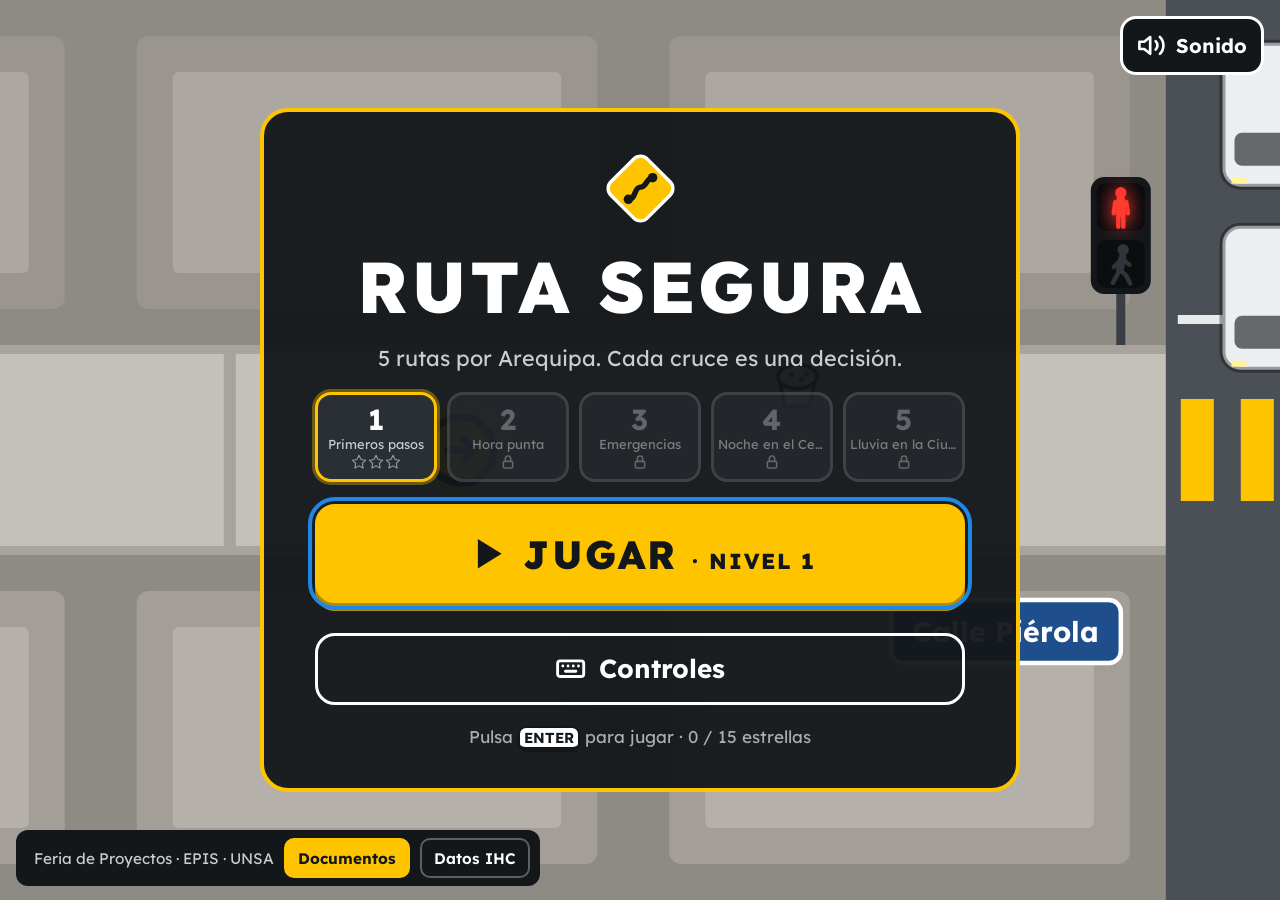
==== commit 05bed64d: "Semáforos peatonales con figura humana (de pie en rojo, caminando en verde) También en el indicador " ====
--- a/index.html
+++ b/index.html
@@ -87,7 +87,7 @@
 </header>
 
 <div id="signal">
-  <div class="minilight" aria-hidden="true"><i id="mlRed"></i><i id="mlGreen"></i></div>
+  <div class="minilight" aria-hidden="true"><i id="mlRed"><svg viewBox="0 0 24 24" aria-hidden="true" fill="currentColor" stroke="currentColor" stroke-linecap="round" stroke-linejoin="round"><circle cx="12" cy="3.5" r="2.4" stroke="none"/><path d="M12 7.5v6" stroke-width="4" fill="none"/><path d="M9.4 8.2 8.6 13.4M14.6 8.2l.8 5.2M10.8 13.3v7.4M13.2 13.3v7.4" stroke-width="2" fill="none"/></svg></i><i id="mlGreen"><svg viewBox="0 0 24 24" aria-hidden="true" fill="currentColor" stroke="currentColor" stroke-linecap="round" stroke-linejoin="round"><circle cx="13.5" cy="3.5" r="2.4" stroke="none"/><path d="M13 7.5 12 13" stroke-width="3.4" fill="none"/><path d="M12.6 8.3 8.8 11.8M13 8.3l3.6 2.6M12 13l-3.2 7.5M12 13l3 3.2 1.8 4.3" stroke-width="2" fill="none"/></svg></i></div>
   <div><small id="signalStreet">—</small><span id="signalText">—</span></div>
 </div>
 <div id="toast" role="status" aria-live="polite"></div>
@@ -193,9 +193,9 @@
     </div>
     <h3 style="font-size:clamp(18px,2.6vh,26px)">Señales viales y reglas básicas</h3>
     <div class="sgrid">
-      <div class="sitem"><div class="dot" style="background:var(--green)"><svg viewBox="0 0 24 24" fill="none" stroke="#fff" stroke-width="3" stroke-linecap="round" stroke-linejoin="round"><polyline points="20 6 9 17 4 12"/></svg></div><div><b>Verde (PASE)</b><span>Cruza por la cebra</span></div></div>
+      <div class="sitem"><div class="dot fig" style="background:#14171A;color:#2EE07A"><svg viewBox="0 0 24 24" aria-hidden="true" fill="currentColor" stroke="currentColor" stroke-linecap="round" stroke-linejoin="round"><circle cx="13.5" cy="3.5" r="2.4" stroke="none"/><path d="M13 7.5 12 13" stroke-width="3.4" fill="none"/><path d="M12.6 8.3 8.8 11.8M13 8.3l3.6 2.6M12 13l-3.2 7.5M12 13l3 3.2 1.8 4.3" stroke-width="2" fill="none"/></svg></div><div><b>Verde (PASE)</b><span>Cruza por la cebra</span></div></div>
       <div class="sitem"><div class="dot" style="background:var(--amber)"><svg viewBox="0 0 24 24" fill="none" stroke="#14171A" stroke-width="3" stroke-linecap="round"><line x1="12" y1="6" x2="12" y2="13"/><line x1="12" y1="18" x2="12" y2="18.01"/></svg></div><div><b>Ámbar</b><span>Va a cambiar: no inicies</span></div></div>
-      <div class="sitem"><div class="dot" style="background:var(--red)"><svg viewBox="0 0 24 24" fill="none" stroke="#fff" stroke-width="3" stroke-linecap="round"><line x1="6" y1="6" x2="18" y2="18"/><line x1="18" y1="6" x2="6" y2="18"/></svg></div><div><b>Rojo (ALTO)</b><span>Espera en la vereda</span></div></div>
+      <div class="sitem"><div class="dot fig" style="background:#14171A;color:#FF3B30"><svg viewBox="0 0 24 24" aria-hidden="true" fill="currentColor" stroke="currentColor" stroke-linecap="round" stroke-linejoin="round"><circle cx="12" cy="3.5" r="2.4" stroke="none"/><path d="M12 7.5v6" stroke-width="4" fill="none"/><path d="M9.4 8.2 8.6 13.4M14.6 8.2l.8 5.2M10.8 13.3v7.4M13.2 13.3v7.4" stroke-width="2" fill="none"/></svg></div><div><b>Rojo (ALTO)</b><span>Espera en la vereda</span></div></div>
       <div class="sitem"><div class="dot" style="border-radius:10px;background:#4B5057 repeating-linear-gradient(90deg,#FFC400 0 7px,transparent 7px 14px)"></div><div><b>Cebra</b><span>Cruza solo aquí</span></div></div>
       <div class="sitem"><div class="dot" style="background:#3E5B3A"><svg viewBox="0 0 24 24" fill="none" stroke="#fff" stroke-width="2.4" stroke-linecap="round" stroke-linejoin="round"><circle cx="12" cy="7" r="3"/><path d="M5 21v-2a7 7 0 0 1 14 0v2"/></svg></div><div><b>Policía</b><span>Su señal manda</span></div></div>
       <div class="sitem"><div class="dot" style="background:#fff;border:3px solid var(--red)"><svg viewBox="0 0 24 24" fill="#D32F2F"><path d="M10 4h4v6h6v4h-6v6h-4v-6H4v-4h6z"/></svg></div><div><b>Ambulancia</b><span>Cede siempre el paso</span></div></div>
--- a/css/estilos.css
+++ b/css/estilos.css
@@ -71,8 +71,11 @@
 body.playing #signal{display:flex}
 #signal small{display:block;font-size:clamp(11px,1.6vh,15px);color:var(--muted);font-weight:600;letter-spacing:.5px}
 #signalText{display:block;font-size:clamp(14px,2.1vh,22px);font-weight:700}
-.minilight{width:22px;height:40px;padding:3px;background:var(--ink2);border-radius:6px;display:flex;flex-direction:column;justify-content:space-between;align-items:center;flex:none}
-.minilight i{width:14px;height:14px;border-radius:50%;background:#3a3f45;display:block}
+.minilight{width:28px;height:52px;padding:2px;background:#0B0D0F;border-radius:7px;display:flex;flex-direction:column;justify-content:space-between;align-items:center;flex:none}
+.minilight i{width:24px;height:24px;display:block;color:#30353B}
+.minilight svg{width:100%;height:100%;display:block}
+.dot.fig{border-radius:12px}
+.dot.fig svg{width:30px;height:30px}
 #toast{position:fixed;left:50%;top:calc(var(--hud) + 14px);transform:translate(-50%,-10px);z-index:12;display:flex;align-items:center;gap:12px;
   padding:12px 24px 12px 14px;border-radius:40px;font-size:clamp(16px,2.6vh,28px);font-weight:700;opacity:0;pointer-events:none;
   max-width:calc(100% - 24px);text-align:left}
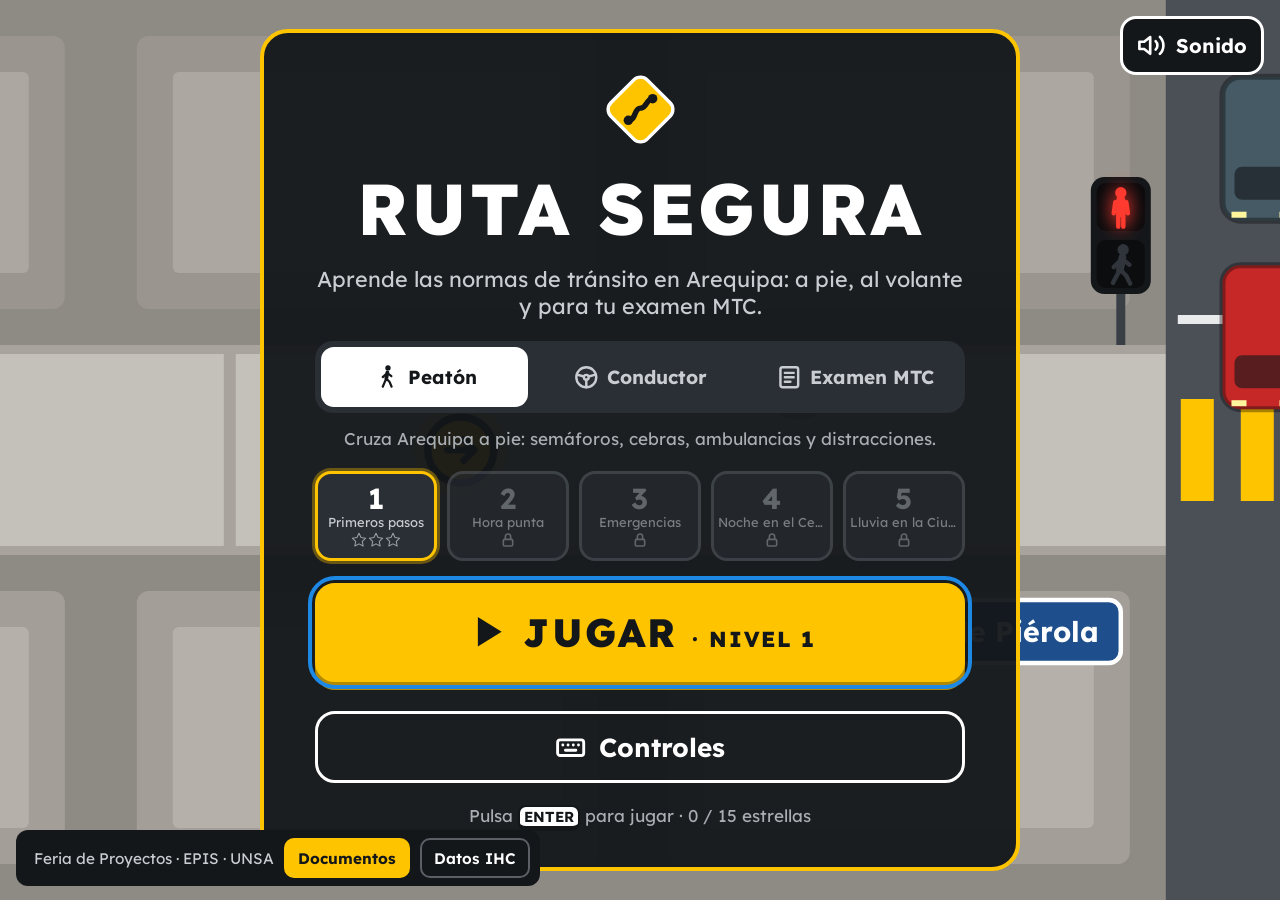
==== commit 897b0088: "Modo Conductor (examen práctico) y Examen de reglas MTC - Conductor: 3 niveles con cinturón, límites" ====
--- a/index.html
+++ b/index.html
@@ -101,9 +101,16 @@
 <div id="tutorial" aria-live="polite">
   <div id="tcount" aria-label="Segundos de tutorial">10</div>
   <span>
-    <span class="only-keys">Muévete con <span class="keys"><span class="key">W</span><span class="key">A</span><span class="key">S</span><span class="key">D</span></span> o las flechas · </span>
-    <span class="only-touch">Muévete con las flechas de la pantalla · </span>
-    <b style="color:var(--yellow)">Espera el verde y cruza por la cebra</b>
+    <span class="only-walk">
+      <span class="only-keys">Muévete con <span class="keys"><span class="key">W</span><span class="key">A</span><span class="key">S</span><span class="key">D</span></span> o las flechas · </span>
+      <span class="only-touch">Muévete con las flechas de la pantalla · </span>
+      <b style="color:var(--yellow)">Espera el verde y cruza por la cebra</b>
+    </span>
+    <span class="only-drive">
+      <span class="only-keys"><span class="key">→</span> acelera · <span class="key">←</span> frena · <span class="key">↑</span><span class="key">↓</span> carril · </span>
+      <span class="only-touch">▶ acelera · ◀ frena · ▲▼ carril · </span>
+      <b style="color:var(--yellow)">Abróchate el cinturón y respeta el límite</b>
+    </span>
   </span>
 </div>
 
@@ -129,6 +136,17 @@
     <div class="distr">Distraído: no ves el tránsito</div>
   </div>
 </div>
+
+<!-- ===================== Modo conductor: velocímetro y cinturón ===================== -->
+<div id="speedo" aria-label="Velocímetro">
+  <div class="lim" title="Velocidad máxima de la zona"><span id="spLim">50</span></div>
+  <div class="spv"><b id="spVal">0</b><small>km/h</small></div>
+  <div id="spBelt" class="belt" title="Cinturón de seguridad"><svg viewBox="0 0 24 24" fill="none" stroke="currentColor" stroke-width="2.4" stroke-linecap="round" stroke-linejoin="round" aria-hidden="true"><circle cx="12" cy="4.5" r="2.4"/><path d="M6.5 21v-6.5a5.5 5.5 0 0 1 11 0V21"/><path d="M8 9.5 17 19" stroke-width="3.4"/><rect x="14.5" y="15.5" width="4" height="3" rx="0.8" fill="currentColor" stroke="none"/></svg></div>
+</div>
+<button id="beltBtn" aria-label="Abrocharse el cinturón de seguridad (tecla C)">
+  <svg viewBox="0 0 24 24" fill="none" stroke="currentColor" stroke-width="2.4" stroke-linecap="round" stroke-linejoin="round" aria-hidden="true"><circle cx="12" cy="4.5" r="2.4"/><path d="M6.5 21v-6.5a5.5 5.5 0 0 1 11 0V21"/><path d="M8 9.5 17 19" stroke-width="3.4"/><rect x="14.5" y="15.5" width="4" height="3" rx="0.8" fill="currentColor" stroke="none"/></svg>
+  Abróchate el cinturón <span class="kbd only-keys">C</span>
+</button>
 
 <!-- ===================== Controles táctiles ===================== -->
 <div id="dpad" aria-label="Controles táctiles">
@@ -153,7 +171,16 @@
       <circle cx="42" cy="76" r="7" fill="#14171A"/><circle cx="78" cy="44" r="7" fill="#14171A"/>
     </svg>
     <h1 class="title">RUTA SEGURA</h1>
-    <p class="tag">5 rutas por Arequipa. Cada cruce es una decisión.</p>
+    <p class="tag">Aprende las normas de tránsito en Arequipa: a pie, al volante y para tu examen MTC.</p>
+    <div class="modes" role="tablist" aria-label="Elegir modo de juego">
+      <button role="tab" data-mode="peaton" aria-selected="true">
+        <svg viewBox="0 0 24 24" aria-hidden="true" fill="currentColor" stroke="currentColor" stroke-linecap="round" stroke-linejoin="round"><circle cx="13.5" cy="3.5" r="2.4" stroke="none"/><path d="M13 7.5 12 13" stroke-width="3.4" fill="none"/><path d="M12.6 8.3 8.8 11.8M13 8.3l3.6 2.6M12 13l-3.2 7.5M12 13l3 3.2 1.8 4.3" stroke-width="2" fill="none"/></svg>Peatón</button>
+      <button role="tab" data-mode="conductor" aria-selected="false">
+        <svg viewBox="0 0 24 24" fill="none" stroke="currentColor" stroke-width="2.2" stroke-linecap="round" stroke-linejoin="round" aria-hidden="true"><circle cx="12" cy="12" r="9"/><circle cx="12" cy="12" r="2.2"/><path d="M12 14.2V21M9.9 11.3 3.6 9.6M14.1 11.3l6.3-1.7"/></svg>Conductor</button>
+      <button role="tab" data-mode="examen" aria-selected="false">
+        <svg viewBox="0 0 24 24" fill="none" stroke="currentColor" stroke-width="2.2" stroke-linecap="round" stroke-linejoin="round" aria-hidden="true"><rect x="4" y="3" width="16" height="18" rx="2"/><path d="M8 8h8M8 12h8M8 16h5"/></svg>Examen MTC</button>
+    </div>
+    <p id="modeHint" class="hint" style="margin:-6px 0 0"></p>
     <div class="lvrow" id="lvRow" role="group" aria-label="Elegir nivel"></div>
     <button id="playBtn" class="btn primary">
       <svg viewBox="0 0 24 24" aria-hidden="true"><path d="M7 4.5v15l12-7.5z" fill="currentColor"/></svg><span id="playTxt">JUGAR</span>
@@ -225,7 +252,7 @@
     <div class="rhead">
       <div class="badge" style="background:var(--red)"><svg viewBox="0 0 24 24" fill="none" stroke="#fff" stroke-width="3" stroke-linecap="round"><line x1="6" y1="6" x2="18" y2="18"/><line x1="18" y1="6" x2="6" y2="18"/></svg></div>
       <div>
-        <p style="font-size:clamp(13px,1.8vh,16px);font-weight:700;color:var(--red);letter-spacing:1px">APRENDE DE TU ERROR · −1 VIDA</p>
+        <p id="lTag" style="font-size:clamp(13px,1.8vh,16px);font-weight:700;color:var(--red);letter-spacing:1px">APRENDE DE TU ERROR · −1 VIDA</p>
         <h2 id="lTitle" style="font-size:clamp(24px,4vh,38px);font-weight:800;line-height:1.15">—</h2>
       </div>
     </div>
@@ -314,6 +341,45 @@
   </div>
 </section>
 
+<!-- ===================== Examen de reglas de tránsito (MTC) ===================== -->
+<section id="sExam" class="screen dim" aria-label="Examen de reglas de tránsito">
+  <div class="panel" role="dialog" aria-modal="true" aria-labelledby="exTitle" style="width:min(920px,100%)">
+    <div class="phead">
+      <div>
+        <p id="exMode" class="exmode">PRÁCTICA</p>
+        <h2 id="exTitle" style="font-size:clamp(22px,3.6vh,34px)">Pregunta 1 de 10</h2>
+      </div>
+      <div style="display:flex;align-items:center;gap:12px">
+        <span id="exTimer" class="extimer" aria-live="off"></span>
+        <button class="closebtn" id="exClose" aria-label="Salir del examen"><svg width="28" height="28" viewBox="0 0 24 24" fill="none" stroke="#14171A" stroke-width="2.6" stroke-linecap="round"><line x1="6" y1="6" x2="18" y2="18"/><line x1="18" y1="6" x2="6" y2="18"/></svg></button>
+      </div>
+    </div>
+    <div class="exbar" aria-hidden="true"><i id="exProg"></i></div>
+    <div id="exQ" style="display:flex;flex-direction:column;gap:clamp(12px,2.2vh,22px)">
+      <p id="exTema" class="extema"></p>
+      <p id="exText" class="extext"></p>
+      <div id="exOpts" class="exopts" role="radiogroup" aria-labelledby="exText"></div>
+      <div id="exFb" class="exfb" role="status" aria-live="polite" hidden></div>
+      <button id="exNext" class="btn primary" style="margin:0" disabled>Siguiente</button>
+      <p class="hint only-keys" style="color:#5A6066;margin:0">Responde con <span class="key">1</span> <span class="key">2</span> <span class="key">3</span> <span class="key">4</span> · <span class="key">ENTER</span> para continuar</p>
+    </div>
+    <div id="exRes" style="display:none;flex-direction:column;gap:16px">
+      <div class="rhead">
+        <div id="exBadge" class="badge"></div>
+        <div>
+          <h2 id="exResTitle" style="font-size:clamp(26px,4.6vh,44px);font-weight:800">—</h2>
+          <p id="exResSub" style="font-size:clamp(14px,2vh,19px);color:#3A3F45">—</p>
+        </div>
+      </div>
+      <div class="card"><h3>Repaso de respuestas incorrectas</h3><ul id="exReview" class="rlist"></ul></div>
+      <div class="btnrow">
+        <button id="exAgain" class="btn primary" style="margin:0">Repetir examen</button>
+        <button id="exMenu" class="btn">Menú</button>
+      </div>
+    </div>
+  </div>
+</section>
+
 <!-- ===================== Datos IHC (modal del equipo) ===================== -->
 <section id="sData" class="screen dim" aria-label="Datos IHC">
   <div class="panel" role="dialog" aria-modal="true" aria-labelledby="dTitle" style="width:min(1180px,100%)">
@@ -348,5 +414,6 @@
 </section>
 
 <script src="js/juego.js"></script>
+<script src="js/examen.js"></script>
 </body>
 </html>
--- a/css/estilos.css
+++ b/css/estilos.css
@@ -271,3 +271,75 @@
 .lbar i{display:block;height:100%;width:100%;background:var(--red);transform-origin:left}
 .lbar i.run{animation:shrink 6s linear forwards}
 @keyframes shrink{from{transform:scaleX(1)}to{transform:scaleX(0)}}
+
+/* =========================================================
+   MODOS: Peatón · Conductor · Examen MTC
+   ========================================================= */
+.modes{display:grid;grid-template-columns:repeat(3,minmax(0,1fr));gap:8px;width:100%;background:var(--ink2);padding:6px;border-radius:18px}
+.modes button{min-height:clamp(48px,7vh,60px);border:0;border-radius:13px;background:transparent;color:#C9CDD1;font-weight:700;font-size:clamp(14px,2.2vh,19px);display:flex;align-items:center;justify-content:center;gap:8px}
+.modes button svg{width:1.4em;height:1.4em;flex:none}
+.modes button[aria-selected="true"]{background:#fff;color:var(--ink)}
+.lv.wide{grid-column:span 2}
+.lvrow.two{grid-template-columns:repeat(2,minmax(0,1fr))}
+.lvrow.three{grid-template-columns:repeat(3,minmax(0,1fr))}
+
+.only-drive{display:none}
+body.drive .only-drive{display:inline}
+body.drive .only-walk{display:none}
+body.drive .minilight{display:none}
+
+/* velocímetro */
+#speedo{position:fixed;right:16px;bottom:max(16px,env(safe-area-inset-bottom));z-index:9;display:none;align-items:center;gap:14px;
+  padding:10px 16px 10px 10px;background:rgba(20,23,26,.94);border:3px solid #5A6066;border-radius:22px}
+body.drive.playing #speedo{display:flex}
+#speedo .lim{width:clamp(50px,7.5vh,64px);height:clamp(50px,7.5vh,64px);border-radius:50%;background:#fff;border:clamp(5px,.9vh,7px) solid #D32F2F;display:flex;align-items:center;justify-content:center;
+  color:var(--ink);font-weight:800;font-size:clamp(18px,2.8vh,24px);flex:none}
+#speedo .spv{display:flex;flex-direction:column;align-items:center;line-height:1;min-width:3.2em}
+#speedo .spv b{font-size:clamp(30px,5.4vh,48px);font-variant-numeric:tabular-nums}
+#speedo .spv small{font-size:clamp(12px,1.7vh,15px);color:var(--muted);font-weight:600}
+#speedo.over{border-color:#FF3B30;animation:overp .5s infinite alternate}
+#speedo.over .spv b{color:#FF6B66}
+@keyframes overp{to{box-shadow:0 0 0 6px rgba(255,59,48,.35)}}
+#speedo .belt{width:38px;height:38px;border-radius:10px;display:flex;align-items:center;justify-content:center;background:#3A1F1F;color:#FF6B66}
+#speedo .belt.on{background:#173A26;color:#2EE07A}
+#speedo .belt svg{width:26px;height:26px}
+#beltBtn{position:fixed;left:50%;bottom:clamp(90px,16vh,150px);transform:translateX(-50%);z-index:13;display:none;align-items:center;gap:12px;
+  min-height:72px;padding:0 26px;border-radius:20px;border:4px solid #fff;background:var(--red);color:#fff;font-weight:800;font-size:clamp(18px,2.8vh,26px);
+  box-shadow:0 10px 30px rgba(0,0,0,.4);animation:pulse 1.1s infinite alternate}
+#beltBtn svg{width:34px;height:34px}
+body.drive.playing.nobelt #beltBtn{display:flex}
+@keyframes pulse{to{transform:translateX(-50%) scale(1.05)}}
+@media (max-width:640px){#speedo{right:10px;padding:8px 12px 8px 8px;gap:10px}}
+
+/* examen de reglas */
+#sExam .panel{border:5px solid var(--ink)}
+.exmode{font-size:clamp(12px,1.7vh,15px);font-weight:800;letter-spacing:2px;color:#5E35B1;margin:0}
+.extimer{font-size:clamp(18px,2.8vh,26px);font-weight:800;font-variant-numeric:tabular-nums;padding:8px 14px;border-radius:12px;background:#fff;border:3px solid var(--ink)}
+.extimer.low{background:#FFEBEE;border-color:var(--red);color:var(--red)}
+.exbar{height:10px;background:#E3E5E8;border-radius:5px;overflow:hidden}
+.exbar i{display:block;height:100%;width:0;background:var(--yellow);transition:width .25s}
+.extema{margin:0;font-size:clamp(12px,1.7vh,15px);font-weight:700;color:#5A6066;letter-spacing:1px;text-transform:uppercase}
+.extext{margin:0;font-size:clamp(19px,3vh,28px);font-weight:700;line-height:1.3}
+.exopts{display:flex;flex-direction:column;gap:10px}
+.exopt{display:flex;align-items:center;gap:14px;width:100%;min-height:clamp(56px,8vh,72px);padding:10px 16px;border-radius:16px;border:3px solid #C9CDD1;background:#fff;color:var(--ink);
+  font-size:clamp(15px,2.3vh,20px);font-weight:600;text-align:left}
+.exopt .n{width:36px;height:36px;border-radius:10px;background:var(--light);border:2px solid #9AA0A6;display:flex;align-items:center;justify-content:center;font-weight:800;flex:none}
+.exopt:hover:not(:disabled){border-color:var(--ink)}
+.exopt.sel{border-color:var(--blue);background:#E3F2FD}
+.exopt.ok{border-color:var(--green);background:#E8F5E9}
+.exopt.ok .n{background:var(--green);border-color:var(--green);color:#fff}
+.exopt.bad{border-color:var(--red);background:#FFEBEE}
+.exopt.bad .n{background:var(--red);border-color:var(--red);color:#fff}
+.exopt:disabled{cursor:default}
+.exfb{border-radius:16px;padding:14px 16px;font-size:clamp(14px,2vh,18px);line-height:1.45}
+.exfb.ok{background:#E8F5E9;border:2px solid var(--green)}
+.exfb.bad{background:#FFEBEE;border:2px solid var(--red)}
+.exfb small{display:block;margin-top:6px;color:#5A6066;font-weight:600}
+body.drive .hgroup:has(#quesoBox){display:none !important}
+@media (max-width:520px){
+  .modes button{flex-direction:column;gap:2px;font-size:13px;min-height:58px;padding:4px 2px;line-height:1.1}
+  #playTxt small{display:none}
+  #sStart{padding-top:76px;padding-bottom:72px}
+  #speedo{top:calc(var(--hud) + 168px);bottom:auto}
+  #beltBtn{bottom:auto;top:calc(var(--hud) + 250px)}
+}
